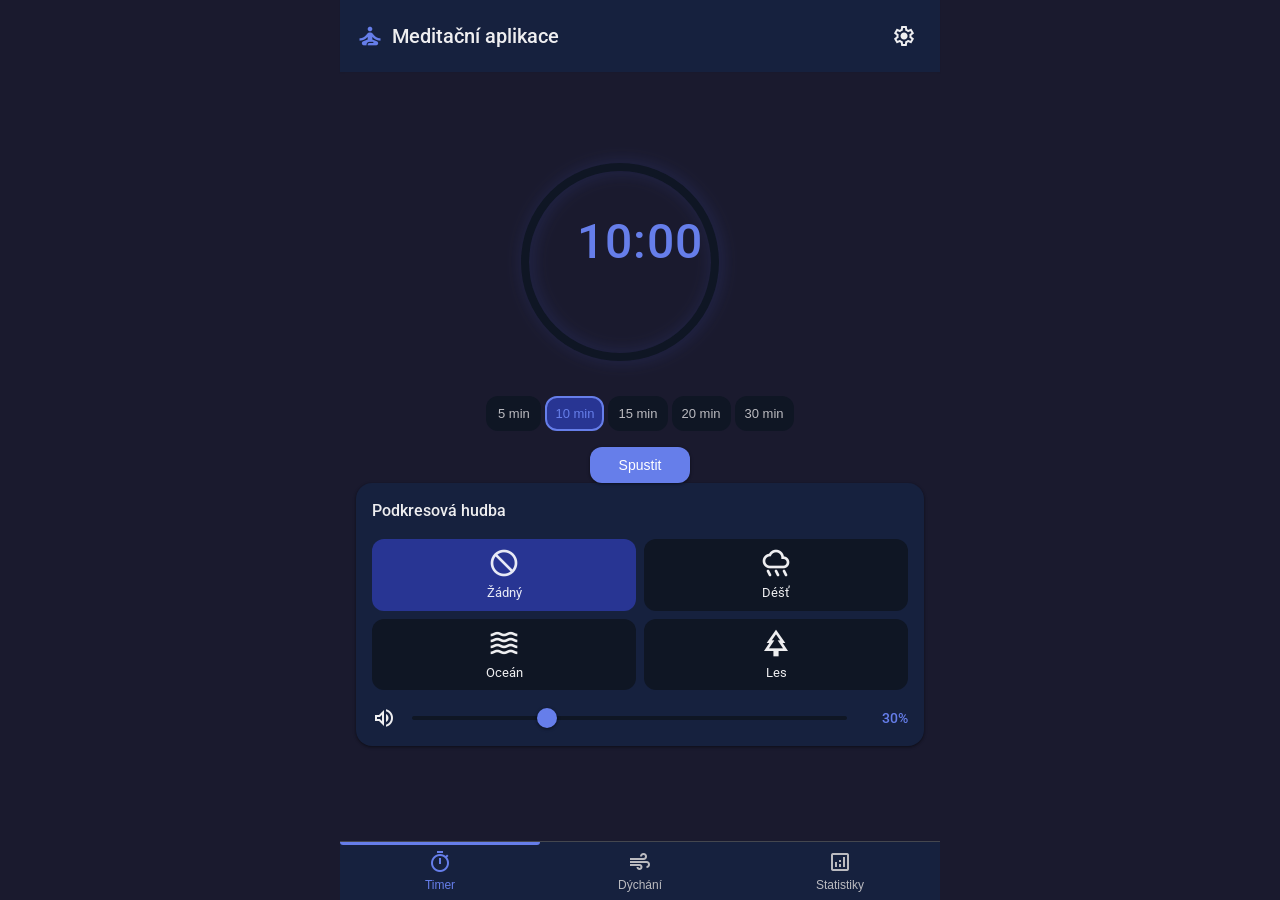
==== index.html @ fc68043f "Bottom navigation + vycentrované stopky 🎯 Změny: - Navigační lišta přesunuta DOLŮ (bottom navigation" ====
<!DOCTYPE html>
<html lang="cs">

<head>
    <link rel="manifest" href="./manifest.json">
    <meta name="theme-color" content="#3f51b5">
    <link rel="icon" href="./icons/icon-72.png" type="image/png">
    <link rel="apple-touch-icon" href="./icons/icon-192.png">

    <!-- Pro iOS -->
    <meta name="apple-mobile-web-app-capable" content="yes">
    <!-- Pro Android / moderní prohlížeče -->
    <meta name="mobile-web-app-capable" content="yes">
    <meta charset="UTF-8">
    <meta name="viewport"
        content="width=device-width, initial-scale=1.0, maximum-scale=1.0, user-scalable=no, viewport-fit=cover">
    <meta name="description" content="Meditační aplikace s timerem, dechovými cvičeními a offline režimem">
    <title>Meditace</title>

    <!-- Google Fonts: Roboto & Material Symbols -->
    <link rel="preconnect" href="https://fonts.googleapis.com">
    <link rel="preconnect" href="https://fonts.gstatic.com" crossorigin>
    <link href="https://fonts.googleapis.com/css2?family=Roboto:wght@400;500;700&display=swap" rel="stylesheet">
    <link href="https://fonts.googleapis.com/css2?family=Material+Symbols+Outlined:opsz,wght,FILL,GRAD@24,400,0,0"
        rel="stylesheet">

    <!-- Styles -->
    <link rel="stylesheet" href="./css/styles.css">
    <link rel="stylesheet" href="./css/timer.css">
    <link rel="stylesheet" href="./css/breathing.css">
</head>

<body>
    <div class="app-container">
        <!-- App Bar -->
        <header class="app-bar">
            <div class="app-bar-content">
                <div class="app-title-wrapper">
                    <span class="material-symbols-outlined app-logo">self_improvement</span>
                    <h1 class="app-title" data-i18n="app.title">Meditace <span class="app-version">v1.0</span></h1>
                </div>
                <div class="app-actions">
                    <button class="icon-button" id="settingsBtn" title="Nastavení">
                        <span class="material-symbols-outlined">settings</span>
                    </button>
                </div>
            </div>
        </header>

        <!-- Main Content -->
        <main class="main-content" id="mainContent">

            <!-- Timer View -->
            <section id="view-timer" class="view active">
                <div class="timer-container">
                    <div class="timer-display">
                        <div class="timer-circle">
                            <svg class="progress-ring" width="220" height="220">
                                <defs>
                                    <linearGradient id="gradient" x1="0%" y1="0%" x2="100%" y2="100%">
                                        <stop offset="0%" stop-color="#3f51b5"/>
                                        <stop offset="100%" stop-color="#009688"/>
                                    </linearGradient>
                                </defs>
                                <circle class="progress-ring-bg" cx="110" cy="110" r="95"/>
                                <circle class="progress-ring-fill" cx="110" cy="110" r="95"/>
                            </svg>
                            <div class="timer-time" id="timerDisplay">10:00</div>
                        </div>
                    </div>

                    <div class="duration-selector">
                        <button class="duration-btn" data-duration="300">5 min</button>
                        <button class="duration-btn active" data-duration="600">10 min</button>
                        <button class="duration-btn" data-duration="900">15 min</button>
                        <button class="duration-btn" data-duration="1200">20 min</button>
                        <button class="duration-btn" data-duration="1800">30 min</button>
                    </div>

                    <div class="timer-controls">
                        <button id="timerStart" class="btn btn-primary" data-i18n="timer.start">
                            <span class="material-symbols-outlined">play_arrow</span>
                            <span>Spustit</span>
                        </button>
                        <button id="timerPause" class="btn btn-secondary hidden" data-i18n="timer.pause">
                            <span class="material-symbols-outlined">pause</span>
                            <span>Pozastavit</span>
                        </button>
                        <button id="timerResume" class="btn btn-primary hidden" data-i18n="timer.resume">
                            <span class="material-symbols-outlined">play_arrow</span>
                            <span>Pokračovat</span>
                        </button>
                        <button id="timerStop" class="btn btn-danger hidden" data-i18n="timer.stop">
                            <span class="material-symbols-outlined">stop</span>
                            <span>Zastavit</span>
                        </button>
                    </div>

                    <div class="card audio-controls">
                        <h3 data-i18n="audio.background">
                            <span class="material-symbols-outlined">music_note</span>
                            Podkresová hudba
                        </h3>
                        <div class="audio-selector">
                            <label class="audio-option">
                                <input type="radio" name="bgSound" value="none" checked>
                                <span class="material-symbols-outlined">not_interested</span>
                                <span data-i18n="audio.none">Žádný</span>
                            </label>
                            <label class="audio-option">
                                <input type="radio" name="bgSound" value="rain">
                                <span class="material-symbols-outlined">rainy</span>
                                <span data-i18n="audio.rain">Déšť</span>
                            </label>
                            <label class="audio-option">
                                <input type="radio" name="bgSound" value="ocean">
                                <span class="material-symbols-outlined">waves</span>
                                <span data-i18n="audio.ocean">Oceán</span>
                            </label>
                            <label class="audio-option">
                                <input type="radio" name="bgSound" value="forest">
                                <span class="material-symbols-outlined">park</span>
                                <span data-i18n="audio.forest">Les</span>
                            </label>
                        </div>

                        <div class="volume-control">
                            <span class="material-symbols-outlined">volume_up</span>
                            <input type="range" id="bgVolume" min="0" max="100" value="30" step="1">
                            <span id="volumeValue">30%</span>
                        </div>
                    </div>
                </div>
            </section>

            <!-- Breathing View -->
            <section id="view-breathing" class="view">
                <div class="breathing-container">
                    <div class="breathing-display">
                        <div class="breathing-circle" id="breathingCircle"></div>
                        <div class="breathing-text" id="breathingText" data-i18n="breathing.prepare">Připravte se</div>
                        <div class="breathing-timer" id="breathingTimer">4</div>
                    </div>

                    <div class="card breathing-pattern-selector">
                        <label for="breathingPattern" data-i18n="breathing.pattern">
                            <span class="material-symbols-outlined">category</span>
                            Technika:
                        </label>
                        <select id="breathingPattern">
                            <option value="box">Box breathing (4-4-4-4)</option>
                            <option value="478">Relaxační (4-7-8)</option>
                            <option value="simple">Jednoduché (5.5-5.5)</option>
                            <option value="bhramari">Bhramari (včelí dech)</option>
                        </select>
                    </div>

                    <div class="card breathing-info">
                        <p id="breathingDescription" class="info-text"></p>
                    </div>

                    <div class="breathing-controls">
                        <button id="breathingStart" class="btn btn-primary" data-i18n="breathing.start">
                            <span class="material-symbols-outlined">play_arrow</span>
                            <span>Začít</span>
                        </button>
                        <button id="breathingStop" class="btn btn-danger hidden" data-i18n="breathing.stop">
                            <span class="material-symbols-outlined">stop</span>
                            <span>Zastavit</span>
                        </button>
                    </div>
                </div>
            </section>

            <!-- Stats View -->
            <section id="view-stats" class="view">
                <div class="stats-container">
                    <div class="stats-grid">
                        <div class="stat-card">
                            <span class="material-symbols-outlined stat-icon">local_fire_department</span>
                            <div class="stat-value" id="statStreak">0</div>
                            <div class="stat-label" data-i18n="stats.currentStreak">Aktuální série</div>
                        </div>

                        <div class="stat-card">
                            <span class="material-symbols-outlined stat-icon">event_repeat</span>
                            <div class="stat-value" id="statSessions">0</div>
                            <div class="stat-label" data-i18n="stats.totalSessions">Celkem sezení</div>
                        </div>

                        <div class="stat-card">
                            <span class="material-symbols-outlined stat-icon">schedule</span>
                            <div class="stat-value" id="statMinutes">0</div>
                            <div class="stat-label" data-i18n="stats.totalMinutes">Celkem minut</div>
                        </div>

                        <div class="stat-card">
                            <span class="material-symbols-outlined stat-icon">emoji_events</span>
                            <div class="stat-value" id="statLongest">0</div>
                            <div class="stat-label" data-i18n="stats.longestStreak">Nejdelší série</div>
                        </div>
                    </div>

                    <div class="card progress-section">
                        <h3 data-i18n="stats.progress">
                            <span class="material-symbols-outlined">trending_up</span>
                            Váš postup
                        </h3>
                        <div class="progress-badge">
                            <div class="badge-icon" id="badgeIcon">🌱</div>
                            <div class="badge-name" id="badgeName">Sémě</div>
                            <div class="badge-desc" id="badgeDesc">Začínáte svou cestu</div>
                        </div>
                    </div>
                </div>
            </section>

            <!-- Settings View (Modal-like overlay) -->
            <section id="view-settings" class="view settings-overlay">
                <div class="settings-container">
                    <div class="settings-header">
                        <h2 data-i18n="settings.title">Nastavení</h2>
                        <button class="icon-button" id="closeSettings">
                            <span class="material-symbols-outlined">close</span>
                        </button>
                    </div>

                    <div class="card settings-group">
                        <label for="settingsLang">
                            <span class="material-symbols-outlined">language</span>
                            <span data-i18n="settings.language">Jazyk</span>
                        </label>
                        <select id="settingsLang">
                            <option value="cs">Čeština</option>
                            <option value="en">English</option>
                        </select>
                    </div>

                    <div class="card settings-group">
                        <label for="settingsBell">
                            <span class="material-symbols-outlined">notifications</span>
                            <span data-i18n="settings.bellSound">Zvuk zvonku</span>
                        </label>
                        <select id="settingsBell">
                            <option value="tibetan">Tibetská mísa</option>
                            <option value="bell">Klasický zvonek</option>
                            <option value="gong">Gong</option>
                            <option value="none">Bez zvuku</option>
                        </select>
                    </div>

                    <div class="card settings-group">
                        <label class="checkbox-label">
                            <input type="checkbox" id="settingsNotifications">
                            <span class="material-symbols-outlined checkbox-icon">notifications_active</span>
                            <span data-i18n="settings.notifications">Povolit notifikace</span>
                        </label>
                    </div>

                    <div class="card settings-group">
                        <label class="checkbox-label">
                            <input type="checkbox" id="settingsKeepAwake" checked>
                            <span class="material-symbols-outlined checkbox-icon">lightbulb</span>
                            <span data-i18n="settings.keepAwake">Udržet displej aktivní během meditace</span>
                        </label>
                    </div>

                    <div class="card settings-group">
                        <h3>
                            <span class="material-symbols-outlined">info</span>
                            <span data-i18n="settings.about">O aplikaci</span>
                        </h3>
                        <p class="info-text">Verze 1.0.0</p>
                        <p class="info-text">Offline-first PWA aplikace pro meditaci a dechová cvičení</p>
                    </div>
                </div>
            </section>

        </main>

        <!-- Bottom Navigation Tabs -->
        <nav class="tabs-container tabs-bottom">
            <div class="tabs-scroll">
                <button class="tab active" data-view="timer">
                    <span class="material-symbols-outlined">timer</span>
                    <span class="tab-label" data-i18n="nav.timer">Timer</span>
                </button>
                <button class="tab" data-view="breathing">
                    <span class="material-symbols-outlined">air</span>
                    <span class="tab-label" data-i18n="nav.breathing">Dýchání</span>
                </button>
                <button class="tab" data-view="stats">
                    <span class="material-symbols-outlined">analytics</span>
                    <span class="tab-label" data-i18n="nav.stats">Statistiky</span>
                </button>
            </div>
        </nav>
    </div>

    <!-- Scripts -->
    <script src="./js/storage.js"></script>
    <script src="./js/i18n.js"></script>
    <script src="./js/timer.js"></script>
    <script src="./js/audio.js"></script>
    <script src="./js/breathing.js"></script>
    <script src="./js/app.js"></script>
</body>

</html>
---- css/styles.css ----
@import url('https://fonts.googleapis.com/css2?family=Roboto:wght@400;500;700&display=swap');

:root {
    /* MD3 Dark Theme - Meditation (původní tmavé barvy) */
    --md-sys-color-primary: #667eea;
    --md-sys-color-on-primary: #ffffff;
    --md-sys-color-primary-container: #283593;
    --md-sys-color-on-primary-container: #e8eaf6;

    --md-sys-color-secondary: #764ba2;
    --md-sys-color-on-secondary: #ffffff;
    --md-sys-color-secondary-container: #4a148c;
    --md-sys-color-on-secondary-container: #e1bee7;

    --md-sys-color-tertiary: #ef5350;

    --md-sys-color-background: #1a1a2e;
    --md-sys-color-on-background: #eeeef0;

    --md-sys-color-surface: #16213e;
    --md-sys-color-on-surface: #eeeef0;
    --md-sys-color-surface-variant: #0f1624;
    --md-sys-color-on-surface-variant: #bbbbc0;
    --md-sys-color-outline: #8e9099;
    --md-sys-color-outline-variant: #44474f;

    --md-sys-color-success: #4ade80;
    --md-sys-color-error: #ef4444;
    --md-sys-color-on-error: #ffffff;

    /* MD3 Elevations */
    --md-sys-elevation-0: none;
    --md-sys-elevation-1: 0px 1px 2px rgba(0, 0, 0, 0.3), 0px 1px 3px 1px rgba(0, 0, 0, 0.15);
    --md-sys-elevation-2: 0px 1px 2px rgba(0, 0, 0, 0.3), 0px 2px 6px 2px rgba(0, 0, 0, 0.15);
    --md-sys-elevation-3: 0px 1px 3px rgba(0, 0, 0, 0.3), 0px 4px 8px 3px rgba(0, 0, 0, 0.15);

    /* Layout & Shape */
    --radius-sm: 8px;
    --radius-md: 12px;
    --radius-lg: 16px;
    --radius-xl: 28px;

    --spacing-xs: 4px;
    --spacing-sm: 8px;
    --spacing-md: 16px;
    --spacing-lg: 24px;

    --font-heading: 'Roboto', sans-serif;
    --font-body: 'Roboto', sans-serif;
}

/* Light Mode Variables (volitelné) */
body.light-mode {
    --md-sys-color-primary: #3f51b5;
    --md-sys-color-on-primary: #ffffff;
    --md-sys-color-primary-container: #e8eaf6;
    --md-sys-color-on-primary-container: #1a237e;

    --md-sys-color-secondary: #009688;
    --md-sys-color-on-secondary: #ffffff;
    --md-sys-color-secondary-container: #e0f2f1;
    --md-sys-color-on-secondary-container: #004d40;

    --md-sys-color-background: #fdfbff;
    --md-sys-color-on-background: #1b1b1f;

    --md-sys-color-surface: #fdfbff;
    --md-sys-color-on-surface: #1b1b1f;
    --md-sys-color-surface-variant: #e1e2ec;
    --md-sys-color-on-surface-variant: #44474f;
    --md-sys-color-outline: #74777f;
    --md-sys-color-outline-variant: #c4c6d0;

    --md-sys-color-error: #ba1a1a;
    --md-sys-color-on-error: #ffffff;
}

* {
    box-sizing: border-box;
    margin: 0;
    padding: 0;
    -webkit-tap-highlight-color: transparent;
}

body {
    font-family: var(--font-body);
    background-color: var(--md-sys-color-background);
    color: var(--md-sys-color-on-background);
    line-height: 1.5;
    height: 100vh;
    overflow: hidden;
    transition: background-color 0.3s, color 0.3s;
}

/* === Material Symbols === */
.material-symbols-outlined {
    font-family: 'Material Symbols Outlined';
    font-weight: normal;
    font-style: normal;
    font-size: 24px;
    display: inline-block;
    line-height: 1;
    text-transform: none;
    letter-spacing: normal;
    word-wrap: normal;
    white-space: nowrap;
    direction: ltr;
    font-variation-settings: 'FILL' 0, 'wght' 400, 'GRAD' 0, 'opsz' 24;
}

/* === Layout === */
.app-container {
    display: flex;
    flex-direction: column;
    height: 100vh;
    max-width: 600px;
    margin: 0 auto;
    position: relative;
    background-color: var(--md-sys-color-background);
}

/* === App Bar === */
.app-bar {
    background-color: var(--md-sys-color-surface);
    color: var(--md-sys-color-on-surface);
    padding: var(--spacing-sm) var(--spacing-md);
    padding-top: max(var(--spacing-sm), env(safe-area-inset-top));
    box-shadow: 0 1px 2px rgba(0, 0, 0, 0.05);
    z-index: 10;
    transition: background-color 0.3s;
}

.app-bar-content {
    display: flex;
    justify-content: space-between;
    align-items: center;
    height: 56px;
}

.app-title-wrapper {
    display: flex;
    align-items: center;
    gap: var(--spacing-sm);
}

.app-logo {
    color: var(--md-sys-color-primary);
    font-size: 28px;
}

.app-title {
    font-size: 20px;
    font-weight: 500;
    color: var(--md-sys-color-on-surface);
    margin: 0;
}

.app-version {
    font-size: 12px;
    font-weight: 400;
    color: var(--md-sys-color-on-surface-variant);
    margin-left: var(--spacing-xs);
}

.app-actions {
    display: flex;
    gap: var(--spacing-xs);
}

.icon-button {
    width: 40px;
    height: 40px;
    border-radius: 50%;
    border: none;
    background: transparent;
    color: var(--md-sys-color-on-surface);
    display: flex;
    align-items: center;
    justify-content: center;
    cursor: pointer;
    transition: background-color 0.2s;
}

.icon-button:active {
    background-color: var(--md-sys-color-surface-variant);
}

/* === Tabs === */
.tabs-container {
    background-color: var(--md-sys-color-surface);
    border-top: 1px solid var(--md-sys-color-outline-variant);
    overflow: hidden;
    order: 3;
}

.tabs-bottom {
    position: fixed;
    bottom: 0;
    left: 0;
    right: 0;
    max-width: 600px;
    margin: 0 auto;
    z-index: 10;
    padding-bottom: env(safe-area-inset-bottom);
}

.tabs-scroll {
    display: flex;
    overflow-x: auto;
    -webkit-overflow-scrolling: touch;
    scrollbar-width: none;
}

.tabs-scroll::-webkit-scrollbar {
    display: none;
}

.tab {
    flex: 1;
    min-width: 90px;
    display: flex;
    flex-direction: column;
    align-items: center;
    gap: 4px;
    padding: var(--spacing-sm) var(--spacing-sm);
    border: none;
    background: transparent;
    color: var(--md-sys-color-on-surface-variant);
    cursor: pointer;
    position: relative;
    transition: color 0.2s;
}

.tab-label {
    font-size: 12px;
    font-weight: 500;
}

.tab.active {
    color: var(--md-sys-color-primary);
}

.tab.active::after {
    content: '';
    position: absolute;
    top: 0;
    left: 0;
    right: 0;
    height: 3px;
    background-color: var(--md-sys-color-primary);
    border-radius: 0 0 3px 3px;
}

/* === Main Content === */
.main-content {
    flex: 1;
    overflow-y: auto;
    overflow-x: hidden;
    padding: var(--spacing-md);
    padding-bottom: calc(70px + env(safe-area-inset-bottom));
}

.view {
    display: none;
    animation: fadeIn 0.3s ease;
}

.view.active {
    display: block;
}

@keyframes fadeIn {
    from {
        opacity: 0;
        transform: translateY(10px);
    }
    to {
        opacity: 1;
        transform: translateY(0);
    }
}

/* === Cards === */
.card {
    background-color: var(--md-sys-color-surface);
    border-radius: var(--radius-lg);
    padding: var(--spacing-md);
    box-shadow: var(--md-sys-elevation-1);
    margin-bottom: var(--spacing-md);
}

/* === Buttons === */
.btn {
    display: inline-flex;
    align-items: center;
    justify-content: center;
    gap: var(--spacing-xs);
    padding: 10px var(--spacing-md);
    border: none;
    border-radius: var(--radius-md);
    font-size: 14px;
    font-weight: 500;
    cursor: pointer;
    transition: all 0.2s;
    min-width: 100px;
    touch-action: manipulation;
}

.btn-primary {
    background-color: var(--md-sys-color-primary);
    color: var(--md-sys-color-on-primary);
    box-shadow: var(--md-sys-elevation-1);
}

.btn-primary:active {
    transform: scale(0.98);
    box-shadow: var(--md-sys-elevation-2);
}

.btn-secondary {
    background-color: var(--md-sys-color-secondary-container);
    color: var(--md-sys-color-on-secondary-container);
}

.btn-secondary:active {
    background-color: var(--md-sys-color-secondary);
    color: var(--md-sys-color-on-secondary);
}

.btn-danger {
    background-color: var(--md-sys-color-error);
    color: var(--md-sys-color-on-error);
}

.btn-danger:active {
    opacity: 0.9;
}

.hidden {
    display: none !important;
}

/* === Duration Selector === */
.duration-selector {
    display: flex;
    gap: var(--spacing-xs);
    justify-content: center;
    margin: var(--spacing-sm) 0;
    flex-wrap: wrap;
}

.duration-btn {
    padding: 8px var(--spacing-sm);
    background-color: var(--md-sys-color-surface-variant);
    border: 2px solid transparent;
    color: var(--md-sys-color-on-surface-variant);
    border-radius: var(--radius-md);
    font-size: 13px;
    font-weight: 500;
    cursor: pointer;
    transition: all 0.2s;
    min-width: 55px;
}

.duration-btn.active {
    border-color: var(--md-sys-color-primary);
    color: var(--md-sys-color-primary);
    background-color: var(--md-sys-color-primary-container);
}

.duration-btn:active {
    transform: scale(0.95);
}

/* === Audio Controls === */
.audio-controls h3 {
    display: flex;
    align-items: center;
    gap: var(--spacing-sm);
    font-size: 16px;
    margin-bottom: var(--spacing-md);
    color: var(--md-sys-color-on-surface);
    font-weight: 500;
}

.audio-selector {
    display: grid;
    grid-template-columns: repeat(2, 1fr);
    gap: var(--spacing-sm);
    margin-bottom: var(--spacing-md);
}

.audio-option {
    display: flex;
    flex-direction: column;
    align-items: center;
    gap: var(--spacing-xs);
    padding: var(--spacing-sm);
    background-color: var(--md-sys-color-surface-variant);
    border-radius: var(--radius-md);
    cursor: pointer;
    transition: all 0.2s;
    font-size: 13px;
}

.audio-option:has(input:checked) {
    background-color: var(--md-sys-color-primary-container);
    color: var(--md-sys-color-on-primary-container);
}

.audio-option input[type="radio"] {
    display: none;
}

.audio-option .material-symbols-outlined {
    font-size: 32px;
}

.volume-control {
    display: flex;
    align-items: center;
    gap: var(--spacing-md);
}

.volume-control input[type="range"] {
    flex: 1;
    height: 4px;
    border-radius: 2px;
    background: var(--md-sys-color-surface-variant);
    outline: none;
    -webkit-appearance: none;
}

.volume-control input[type="range"]::-webkit-slider-thumb {
    -webkit-appearance: none;
    appearance: none;
    width: 20px;
    height: 20px;
    border-radius: 50%;
    background: var(--md-sys-color-primary);
    cursor: pointer;
    box-shadow: var(--md-sys-elevation-1);
}

.volume-control input[type="range"]::-moz-range-thumb {
    width: 20px;
    height: 20px;
    border-radius: 50%;
    background: var(--md-sys-color-primary);
    cursor: pointer;
    border: none;
    box-shadow: var(--md-sys-elevation-1);
}

#volumeValue {
    min-width: 45px;
    text-align: right;
    font-weight: 500;
    color: var(--md-sys-color-primary);
    font-size: 14px;
}

/* === Stats View === */
.stats-container {
    padding: 0;
}

.stats-grid {
    display: grid;
    grid-template-columns: repeat(2, 1fr);
    gap: var(--spacing-sm);
    margin-bottom: var(--spacing-md);
}

.stat-card {
    background-color: var(--md-sys-color-surface);
    padding: var(--spacing-md);
    border-radius: var(--radius-lg);
    text-align: center;
    box-shadow: var(--md-sys-elevation-1);
    transition: transform 0.2s;
}

.stat-card:active {
    transform: scale(0.98);
}

.stat-icon {
    font-size: 40px !important;
    color: var(--md-sys-color-primary);
    margin-bottom: var(--spacing-xs);
}

.stat-value {
    font-size: 28px;
    font-weight: 700;
    color: var(--md-sys-color-on-surface);
    margin-bottom: var(--spacing-xs);
}

.stat-label {
    font-size: 12px;
    color: var(--md-sys-color-on-surface-variant);
}

.progress-section h3 {
    display: flex;
    align-items: center;
    gap: var(--spacing-sm);
    font-size: 18px;
    margin-bottom: var(--spacing-md);
    text-align: left;
    font-weight: 500;
}

.progress-badge {
    text-align: center;
    padding: var(--spacing-md) 0;
}

.badge-icon {
    font-size: 64px;
    margin-bottom: var(--spacing-sm);
}

.badge-name {
    font-size: 20px;
    font-weight: 600;
    color: var(--md-sys-color-primary);
    margin-bottom: var(--spacing-xs);
}

.badge-desc {
    color: var(--md-sys-color-on-surface-variant);
    font-size: 14px;
}

/* === Settings View === */
.settings-overlay {
    position: fixed;
    top: 0;
    left: 0;
    right: 0;
    bottom: 0;
    background-color: var(--md-sys-color-surface);
    z-index: 100;
    overflow-y: auto;
}

.settings-container {
    max-width: 600px;
    margin: 0 auto;
    padding: var(--spacing-md);
}

.settings-header {
    display: flex;
    justify-content: space-between;
    align-items: center;
    margin-bottom: var(--spacing-lg);
}

.settings-header h2 {
    font-size: 24px;
    font-weight: 500;
    color: var(--md-sys-color-on-surface);
}

.settings-group label {
    display: flex;
    align-items: center;
    gap: var(--spacing-sm);
    color: var(--md-sys-color-on-surface);
    font-size: 14px;
    margin-bottom: var(--spacing-sm);
    font-weight: 500;
}

.settings-group select {
    width: 100%;
    padding: var(--spacing-sm) var(--spacing-md);
    background-color: var(--md-sys-color-surface-variant);
    border: 1px solid var(--md-sys-color-outline-variant);
    border-radius: var(--radius-sm);
    color: var(--md-sys-color-on-surface);
    font-size: 14px;
    cursor: pointer;
}

.checkbox-label {
    display: flex !important;
    align-items: center;
    cursor: pointer;
    margin-bottom: 0 !important;
}

.checkbox-label input[type="checkbox"] {
    margin-right: var(--spacing-sm);
    accent-color: var(--md-sys-color-primary);
    width: 20px;
    height: 20px;
    cursor: pointer;
}

.checkbox-icon {
    margin-right: var(--spacing-xs);
}

.settings-group h3 {
    display: flex;
    align-items: center;
    gap: var(--spacing-sm);
    margin-bottom: var(--spacing-sm);
    font-size: 16px;
    font-weight: 500;
}

.info-text {
    color: var(--md-sys-color-on-surface-variant);
    font-size: 14px;
    line-height: 1.5;
    margin-bottom: var(--spacing-xs);
}

/* Timer containers */
.timer-container {
    padding: 0;
}

.timer-controls {
    display: flex;
    gap: var(--spacing-sm);
    justify-content: center;
    flex-wrap: wrap;
    margin-top: var(--spacing-md);
}

/* Breathing containers */
.breathing-container {
    padding: 0;
}

.breathing-controls {
    display: flex;
    gap: var(--spacing-sm);
    justify-content: center;
    margin-top: var(--spacing-md);
}
---- css/timer.css ----
/* Timer Styles - Material Design 3 */

.timer-container {
  padding: 0;
}

.timer-display {
  display: flex;
  justify-content: center;
  align-items: center;
  margin: var(--spacing-lg) 0;
}

.timer-circle {
  position: relative;
  width: 220px;
  height: 220px;
  display: flex;
  justify-content: center;
  align-items: center;
  margin: 0 auto;
}

.progress-ring {
  position: absolute;
  top: 0;
  left: 0;
  transform: rotate(-90deg);
  filter: drop-shadow(0 2px 8px rgba(63, 81, 181, 0.3));
}

.progress-ring-bg {
  fill: none;
  stroke: var(--md-sys-color-surface-variant);
  stroke-width: 8;
}

.progress-ring-fill {
  fill: none;
  stroke: url(#gradient);
  stroke-width: 8;
  stroke-linecap: round;
  stroke-dasharray: 596.9;
  stroke-dashoffset: 596.9;
  transition: stroke-dashoffset 1s linear;
}

.timer-time {
  position: absolute;
  top: 50%;
  left: 50%;
  transform: translate(-50%, -50%);
  z-index: 1;
  font-size: 40px;
  font-weight: 500;
  color: var(--md-sys-color-primary);
  font-variant-numeric: tabular-nums;
  letter-spacing: 0.02em;
  margin: 0;
}

/* Pulsing animation when timer is running */
.timer-circle.running .progress-ring {
  animation: pulse 2s ease-in-out infinite;
}

@keyframes pulse {
  0%, 100% {
    filter: drop-shadow(0 2px 8px rgba(63, 81, 181, 0.3));
  }
  50% {
    filter: drop-shadow(0 4px 16px rgba(63, 81, 181, 0.5));
  }
}

/* Responsive adjustments */
@media (max-width: 380px) {
  .timer-circle {
    width: 200px;
    height: 200px;
  }

  .progress-ring {
    width: 200px;
    height: 200px;
  }

  .progress-ring-bg,
  .progress-ring-fill {
    r: 90;
  }

  .timer-time {
    font-size: 36px;
  }
}

@media (min-width: 768px) {
  .timer-circle {
    width: 260px;
    height: 260px;
  }

  .progress-ring {
    width: 260px;
    height: 260px;
  }

  .timer-time {
    font-size: 48px;
  }
}
---- css/breathing.css ----
/* Breathing Exercise Styles - Material Design 3 */

.breathing-container {
  padding: 0;
}

.breathing-display {
  display: flex;
  flex-direction: column;
  align-items: center;
  justify-content: center;
  min-height: 300px;
  position: relative;
  margin: var(--spacing-lg) 0;
}

.breathing-circle {
  width: 150px;
  height: 150px;
  border-radius: 50%;
  background: radial-gradient(circle, var(--md-sys-color-primary) 0%, var(--md-sys-color-secondary) 70%, transparent 100%);
  box-shadow: 0 0 40px rgba(63, 81, 181, 0.4);
  transition: transform 4s ease-in-out;
  position: relative;
}

.breathing-circle::before {
  content: '';
  position: absolute;
  inset: 10px;
  border-radius: 50%;
  background: radial-gradient(circle, rgba(255, 255, 255, 0.2) 0%, transparent 70%);
  opacity: 0.5;
}

/* Breathing phases */
.breathing-circle.inhale {
  transform: scale(1.8);
  transition-timing-function: ease-in;
  box-shadow: 0 0 60px rgba(63, 81, 181, 0.6);
}

.breathing-circle.hold {
  transform: scale(1.8);
  transition-duration: 0.3s;
}

.breathing-circle.exhale {
  transform: scale(1);
  transition-timing-function: ease-out;
  box-shadow: 0 0 30px rgba(63, 81, 181, 0.3);
}

.breathing-circle.hold-out {
  transform: scale(1);
  transition-duration: 0.3s;
}

.breathing-text {
  margin-top: var(--spacing-md);
  font-size: 18px;
  font-weight: 500;
  color: var(--md-sys-color-primary);
  text-transform: uppercase;
  letter-spacing: 0.1em;
  animation: fadeInOut 1s ease-in-out infinite;
}

@keyframes fadeInOut {
  0%, 100% {
    opacity: 0.7;
  }
  50% {
    opacity: 1;
  }
}

.breathing-timer {
  margin-top: var(--spacing-sm);
  font-size: 32px;
  font-weight: 500;
  color: var(--md-sys-color-on-surface);
  font-variant-numeric: tabular-nums;
  min-width: 60px;
  text-align: center;
}

.breathing-pattern-selector label {
  display: flex;
  align-items: center;
  gap: var(--spacing-sm);
  color: var(--md-sys-color-on-surface);
  font-size: 14px;
  margin-bottom: var(--spacing-sm);
  font-weight: 500;
}

.breathing-pattern-selector select {
  width: 100%;
  padding: var(--spacing-sm) var(--spacing-md);
  background-color: var(--md-sys-color-surface-variant);
  border: 1px solid var(--md-sys-color-outline-variant);
  border-radius: var(--radius-sm);
  color: var(--md-sys-color-on-surface);
  font-size: 14px;
  cursor: pointer;
}

.breathing-info .info-text {
  color: var(--md-sys-color-on-surface-variant);
  line-height: 1.5;
  font-size: 14px;
}

/* Animation for different breathing patterns */
.breathing-circle.bhramari {
  animation: vibrate 0.3s ease-in-out infinite;
}

@keyframes vibrate {
  0%, 100% {
    transform: scale(1.8) translateX(0);
  }
  25% {
    transform: scale(1.8) translateX(-2px);
  }
  75% {
    transform: scale(1.8) translateX(2px);
  }
}

/* Responsive adjustments */
@media (max-width: 380px) {
  .breathing-circle {
    width: 120px;
    height: 120px;
  }

  .breathing-circle.inhale,
  .breathing-circle.hold {
    transform: scale(1.6);
  }

  .breathing-text {
    font-size: 16px;
  }

  .breathing-timer {
    font-size: 28px;
  }
}

@media (min-width: 768px) {
  .breathing-circle {
    width: 180px;
    height: 180px;
  }

  .breathing-circle.inhale,
  .breathing-circle.hold {
    transform: scale(2);
  }

  .breathing-display {
    min-height: 400px;
  }
}

/* Accessibility: Respect user's motion preferences */
@media (prefers-reduced-motion: reduce) {
  .breathing-circle {
    transition: none;
  }

  .breathing-text {
    animation: none;
    opacity: 1;
  }

  .breathing-circle.bhramari {
    animation: none;
  }
}
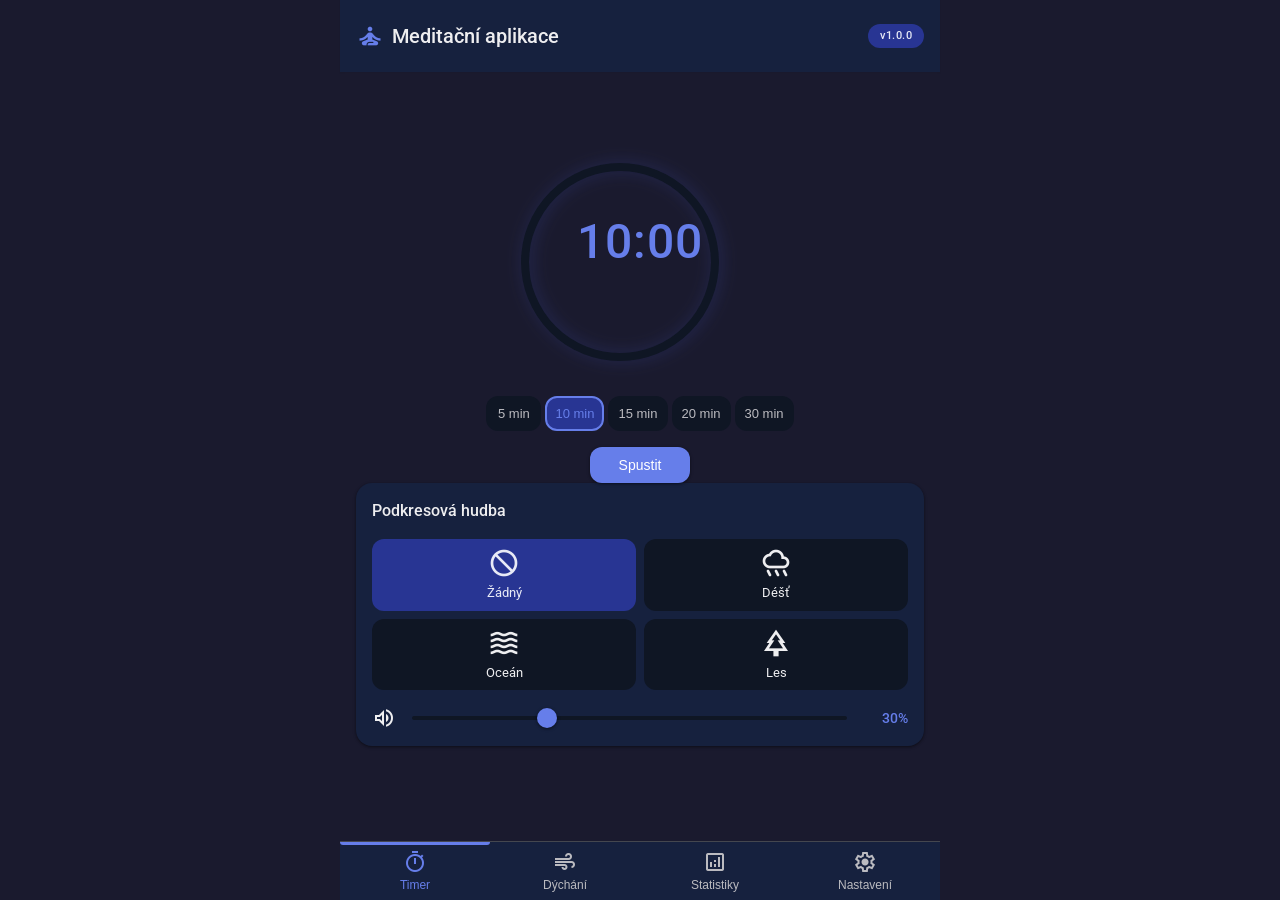
==== commit dc2e3af0: "Systém verzování + nastavení v bottom menu + force update 🎯 Přidáno: - Ikona nastavení přesunuta do " ====
--- a/index.html
+++ b/index.html
@@ -37,12 +37,10 @@
             <div class="app-bar-content">
                 <div class="app-title-wrapper">
                     <span class="material-symbols-outlined app-logo">self_improvement</span>
-                    <h1 class="app-title" data-i18n="app.title">Meditace <span class="app-version">v1.0</span></h1>
-                </div>
-                <div class="app-actions">
-                    <button class="icon-button" id="settingsBtn" title="Nastavení">
-                        <span class="material-symbols-outlined">settings</span>
-                    </button>
+                    <h1 class="app-title" data-i18n="app.title">Meditace</h1>
+                </div>
+                <div class="app-version-badge">
+                    <span id="appVersion">v1.0.0</span>
                 </div>
             </div>
         </header>
@@ -270,8 +268,22 @@
                             <span class="material-symbols-outlined">info</span>
                             <span data-i18n="settings.about">O aplikaci</span>
                         </h3>
-                        <p class="info-text">Verze 1.0.0</p>
+                        <p class="info-text">
+                            <strong>Verze:</strong> <span id="settingsVersion">1.0.0</span>
+                        </p>
                         <p class="info-text">Offline-first PWA aplikace pro meditaci a dechová cvičení</p>
+                        <div id="updateStatus" class="update-status hidden">
+                            <span class="material-symbols-outlined">info</span>
+                            <span id="updateMessage"></span>
+                        </div>
+                        <button id="checkUpdateBtn" class="btn btn-secondary" style="margin-top: 12px; width: 100%;">
+                            <span class="material-symbols-outlined">refresh</span>
+                            <span data-i18n="settings.checkUpdate">Zkontrolovat aktualizace</span>
+                        </button>
+                        <button id="forceUpdateBtn" class="btn btn-primary hidden" style="margin-top: 8px; width: 100%;">
+                            <span class="material-symbols-outlined">system_update</span>
+                            <span data-i18n="settings.forceUpdate">Aktualizovat nyní</span>
+                        </button>
                     </div>
                 </div>
             </section>
@@ -293,6 +305,10 @@
                     <span class="material-symbols-outlined">analytics</span>
                     <span class="tab-label" data-i18n="nav.stats">Statistiky</span>
                 </button>
+                <button class="tab" data-view="settings">
+                    <span class="material-symbols-outlined">settings</span>
+                    <span class="tab-label" data-i18n="nav.settings">Nastavení</span>
+                </button>
             </div>
         </nav>
     </div>
--- a/css/styles.css
+++ b/css/styles.css
@@ -155,11 +155,14 @@
     margin: 0;
 }
 
-.app-version {
-    font-size: 12px;
-    font-weight: 400;
-    color: var(--md-sys-color-on-surface-variant);
-    margin-left: var(--spacing-xs);
+.app-version-badge {
+    background-color: var(--md-sys-color-primary-container);
+    color: var(--md-sys-color-on-primary-container);
+    padding: 4px 12px;
+    border-radius: 12px;
+    font-size: 11px;
+    font-weight: 500;
+    letter-spacing: 0.5px;
 }
 
 .app-actions {
@@ -622,6 +625,29 @@
     margin-bottom: var(--spacing-xs);
 }
 
+/* Update Status */
+.update-status {
+    display: flex;
+    align-items: center;
+    gap: var(--spacing-sm);
+    padding: var(--spacing-sm) var(--spacing-md);
+    background-color: var(--md-sys-color-primary-container);
+    color: var(--md-sys-color-on-primary-container);
+    border-radius: var(--radius-md);
+    margin-top: var(--spacing-md);
+    font-size: 14px;
+}
+
+.update-status.success {
+    background-color: rgba(74, 222, 128, 0.2);
+    color: var(--md-sys-color-success);
+}
+
+.update-status.warning {
+    background-color: rgba(251, 191, 36, 0.2);
+    color: #fbbf24;
+}
+
 /* Timer containers */
 .timer-container {
     padding: 0;
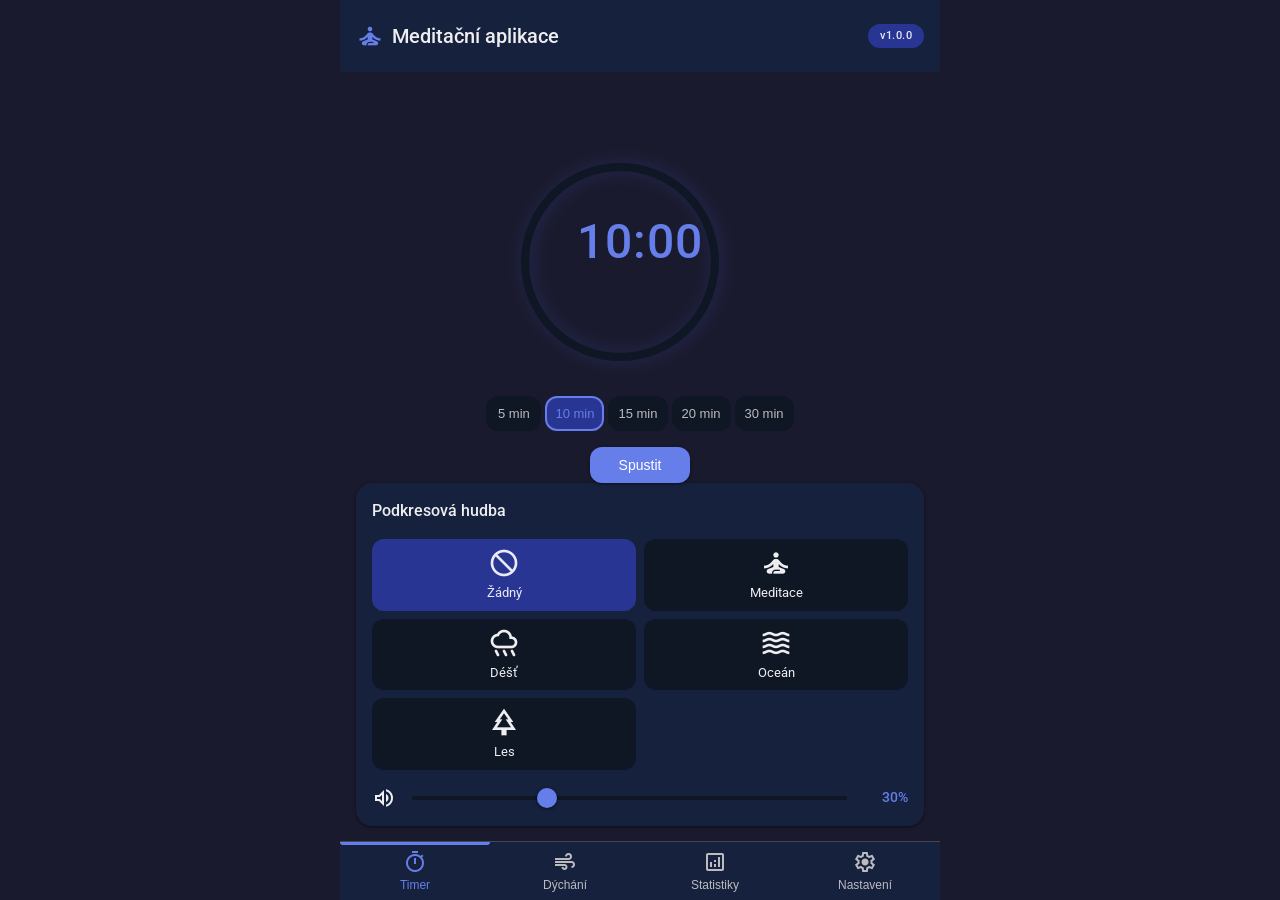
==== commit 1ce3eb95: "Přidána podkresová meditační hudba - Přidáno tlačítko "Meditace" pro přehrávání meditation.mp3 - Imp" ====
--- a/index.html
+++ b/index.html
@@ -106,6 +106,11 @@
                                 <span data-i18n="audio.none">Žádný</span>
                             </label>
                             <label class="audio-option">
+                                <input type="radio" name="bgSound" value="meditation">
+                                <span class="material-symbols-outlined">self_improvement</span>
+                                <span data-i18n="audio.meditation">Meditace</span>
+                            </label>
+                            <label class="audio-option">
                                 <input type="radio" name="bgSound" value="rain">
                                 <span class="material-symbols-outlined">rainy</span>
                                 <span data-i18n="audio.rain">Déšť</span>
@@ -213,15 +218,9 @@
                 </div>
             </section>
 
-            <!-- Settings View (Modal-like overlay) -->
-            <section id="view-settings" class="view settings-overlay">
+            <!-- Settings View -->
+            <section id="view-settings" class="view">
                 <div class="settings-container">
-                    <div class="settings-header">
-                        <h2 data-i18n="settings.title">Nastavení</h2>
-                        <button class="icon-button" id="closeSettings">
-                            <span class="material-symbols-outlined">close</span>
-                        </button>
-                    </div>
 
                     <div class="card settings-group">
                         <label for="settingsLang">
--- a/css/styles.css
+++ b/css/styles.css
@@ -539,34 +539,8 @@
 }
 
 /* === Settings View === */
-.settings-overlay {
-    position: fixed;
-    top: 0;
-    left: 0;
-    right: 0;
-    bottom: 0;
-    background-color: var(--md-sys-color-surface);
-    z-index: 100;
-    overflow-y: auto;
-}
-
 .settings-container {
-    max-width: 600px;
-    margin: 0 auto;
-    padding: var(--spacing-md);
-}
-
-.settings-header {
-    display: flex;
-    justify-content: space-between;
-    align-items: center;
-    margin-bottom: var(--spacing-lg);
-}
-
-.settings-header h2 {
-    font-size: 24px;
-    font-weight: 500;
-    color: var(--md-sys-color-on-surface);
+    padding: 0;
 }
 
 .settings-group label {
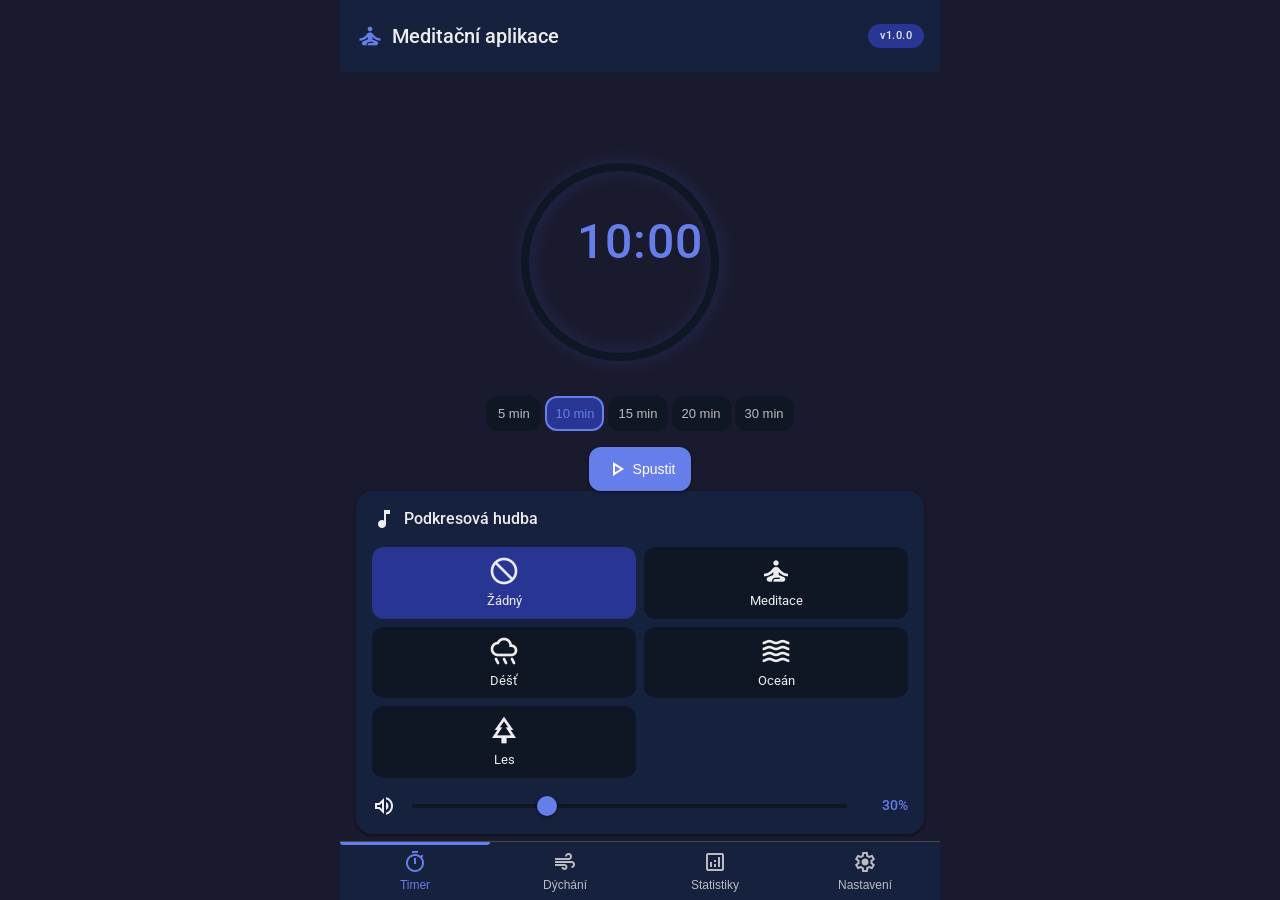
==== commit d7f7c3f1: "Fix: Opravy chyb, cleanup nepoužívaných souborů, oprava i18n a audio event listeners" ====
--- a/index.html
+++ b/index.html
@@ -28,6 +28,7 @@
     <link rel="stylesheet" href="./css/styles.css">
     <link rel="stylesheet" href="./css/timer.css">
     <link rel="stylesheet" href="./css/breathing.css">
+    <link rel="stylesheet" href="./css/notifications.css">
 </head>
 
 <body>
@@ -56,12 +57,12 @@
                             <svg class="progress-ring" width="220" height="220">
                                 <defs>
                                     <linearGradient id="gradient" x1="0%" y1="0%" x2="100%" y2="100%">
-                                        <stop offset="0%" stop-color="#3f51b5"/>
-                                        <stop offset="100%" stop-color="#009688"/>
+                                        <stop offset="0%" stop-color="#3f51b5" />
+                                        <stop offset="100%" stop-color="#009688" />
                                     </linearGradient>
                                 </defs>
-                                <circle class="progress-ring-bg" cx="110" cy="110" r="95"/>
-                                <circle class="progress-ring-fill" cx="110" cy="110" r="95"/>
+                                <circle class="progress-ring-bg" cx="110" cy="110" r="95" />
+                                <circle class="progress-ring-fill" cx="110" cy="110" r="95" />
                             </svg>
                             <div class="timer-time" id="timerDisplay">10:00</div>
                         </div>
@@ -76,11 +77,13 @@
                     </div>
 
                     <div class="timer-controls">
-                        <button id="timerStart" class="btn btn-primary" data-i18n="timer.start">
+                        <button id="timerStart" class="btn btn-primary" data-i18n="timer.start"
+                            aria-label="Spustit meditaci">
                             <span class="material-symbols-outlined">play_arrow</span>
                             <span>Spustit</span>
                         </button>
-                        <button id="timerPause" class="btn btn-secondary hidden" data-i18n="timer.pause">
+                        <button id="timerPause" class="btn btn-secondary hidden" data-i18n="timer.pause"
+                            aria-label="Pozastavit meditaci">
                             <span class="material-symbols-outlined">pause</span>
                             <span>Pozastavit</span>
                         </button>
@@ -163,7 +166,8 @@
                     </div>
 
                     <div class="breathing-controls">
-                        <button id="breathingStart" class="btn btn-primary" data-i18n="breathing.start">
+                        <button id="breathingStart" class="btn btn-primary" data-i18n="breathing.start"
+                            aria-label="Začít dechové cvičení">
                             <span class="material-symbols-outlined">play_arrow</span>
                             <span>Začít</span>
                         </button>
@@ -181,32 +185,72 @@
                     <div class="stats-grid">
                         <div class="stat-card">
                             <span class="material-symbols-outlined stat-icon">local_fire_department</span>
-                            <div class="stat-value" id="statStreak">0</div>
+                            <div class="stat-content">
+                                <div class="stat-value" id="statStreak">0</div>
+                                <div class="stat-trend" id="statStreakTrend"></div>
+                            </div>
                             <div class="stat-label" data-i18n="stats.currentStreak">Aktuální série</div>
                         </div>
 
                         <div class="stat-card">
                             <span class="material-symbols-outlined stat-icon">event_repeat</span>
-                            <div class="stat-value" id="statSessions">0</div>
+                            <div class="stat-content">
+                                <div class="stat-value" id="statSessions">0</div>
+                                <div class="stat-trend" id="statSessionsTrend"></div>
+                            </div>
                             <div class="stat-label" data-i18n="stats.totalSessions">Celkem sezení</div>
                         </div>
 
                         <div class="stat-card">
                             <span class="material-symbols-outlined stat-icon">schedule</span>
-                            <div class="stat-value" id="statMinutes">0</div>
+                            <div class="stat-content">
+                                <div class="stat-value" id="statMinutes">0</div>
+                                <div class="stat-trend" id="statMinutesTrend"></div>
+                            </div>
                             <div class="stat-label" data-i18n="stats.totalMinutes">Celkem minut</div>
                         </div>
 
                         <div class="stat-card">
                             <span class="material-symbols-outlined stat-icon">emoji_events</span>
-                            <div class="stat-value" id="statLongest">0</div>
+                            <div class="stat-content">
+                                <div class="stat-value" id="statLongest">0</div>
+                                <div class="stat-trend" id="statLongestTrend"></div>
+                            </div>
                             <div class="stat-label" data-i18n="stats.longestStreak">Nejdelší série</div>
+                        </div>
+                    </div>
+
+                    <div class="card weekly-chart-section">
+                        <h3 data-i18n="stats.weeklyProgress">
+                            <span class="material-symbols-outlined">trending_up</span>
+                            Týdenní pokrok
+                        </h3>
+                        <div class="chart-container">
+                            <div id="weeklyChart"></div>
+                        </div>
+                    </div>
+
+                    <div class="card calendar-section">
+                        <h3 data-i18n="stats.calendar">
+                            <span class="material-symbols-outlined">calendar_month</span>
+                            Kalendář meditací (30 dní)
+                        </h3>
+                        <div id="calendarHeatmap" class="calendar-heatmap"></div>
+                        <div class="calendar-legend">
+                            <span class="legend-label" data-i18n="stats.legend">Intenzita:</span>
+                            <div class="legend-scale">
+                                <span class="legend-box level-0" title="0 min"></span>
+                                <span class="legend-box level-1" title="1-10 min"></span>
+                                <span class="legend-box level-2" title="11-20 min"></span>
+                                <span class="legend-box level-3" title="21-30 min"></span>
+                                <span class="legend-box level-4" title="31+ min"></span>
+                            </div>
                         </div>
                     </div>
 
                     <div class="card progress-section">
                         <h3 data-i18n="stats.progress">
-                            <span class="material-symbols-outlined">trending_up</span>
+                            <span class="material-symbols-outlined">emoji_events</span>
                             Váš postup
                         </h3>
                         <div class="progress-badge">
@@ -227,7 +271,7 @@
                             <span class="material-symbols-outlined">language</span>
                             <span data-i18n="settings.language">Jazyk</span>
                         </label>
-                        <select id="settingsLang">
+                        <select id="settingsLang" aria-label="Vybrat jazyk aplikace">
                             <option value="cs">Čeština</option>
                             <option value="en">English</option>
                         </select>
@@ -259,6 +303,14 @@
                             <input type="checkbox" id="settingsKeepAwake" checked>
                             <span class="material-symbols-outlined checkbox-icon">lightbulb</span>
                             <span data-i18n="settings.keepAwake">Udržet displej aktivní během meditace</span>
+                        </label>
+                    </div>
+
+                    <div class="card settings-group">
+                        <label class="checkbox-label">
+                            <input type="checkbox" id="settingsTheme">
+                            <span class="material-symbols-outlined checkbox-icon">light_mode</span>
+                            <span data-i18n="settings.lightMode">Světlý režim</span>
                         </label>
                     </div>
 
@@ -279,7 +331,8 @@
                             <span class="material-symbols-outlined">refresh</span>
                             <span data-i18n="settings.checkUpdate">Zkontrolovat aktualizace</span>
                         </button>
-                        <button id="forceUpdateBtn" class="btn btn-primary hidden" style="margin-top: 8px; width: 100%;">
+                        <button id="forceUpdateBtn" class="btn btn-primary hidden"
+                            style="margin-top: 8px; width: 100%;">
                             <span class="material-symbols-outlined">system_update</span>
                             <span data-i18n="settings.forceUpdate">Aktualizovat nyní</span>
                         </button>
@@ -321,4 +374,4 @@
     <script src="./js/app.js"></script>
 </body>
 
-</html>
+</html>
--- a/css/styles.css
+++ b/css/styles.css
@@ -73,6 +73,24 @@
 
     --md-sys-color-error: #ba1a1a;
     --md-sys-color-on-error: #ffffff;
+}
+
+/* Theme Toggle Transitions */
+body {
+    transition: background-color 0.3s ease, color 0.3s ease;
+}
+
+.card, .stat-card, .app-bar, .tabs-container {
+    transition: background-color 0.3s ease, color 0.3s ease, box-shadow 0.3s ease;
+}
+
+@keyframes themeSwitch {
+    0%, 100% { opacity: 1; }
+    50% { opacity: 0.8; }
+}
+
+body.theme-switching {
+    animation: themeSwitch 0.3s ease;
 }
 
 * {
@@ -494,11 +512,44 @@
     margin-bottom: var(--spacing-xs);
 }
 
+.stat-content {
+    display: flex;
+    align-items: baseline;
+    gap: var(--spacing-xs);
+    margin-bottom: var(--spacing-xs);
+    justify-content: center;
+}
+
 .stat-value {
     font-size: 28px;
     font-weight: 700;
     color: var(--md-sys-color-on-surface);
-    margin-bottom: var(--spacing-xs);
+}
+
+.stat-trend {
+    font-size: 14px;
+    font-weight: 600;
+}
+
+.stat-trend.up {
+    color: #4caf50;
+}
+
+.stat-trend.down {
+    color: #f44336;
+}
+
+.stat-trend.neutral {
+    color: var(--md-sys-color-on-surface-variant);
+}
+
+@keyframes countUp {
+    from { opacity: 0; transform: translateY(10px); }
+    to { opacity: 1; transform: translateY(0); }
+}
+
+.stat-value.updating {
+    animation: countUp 0.5s ease;
 }
 
 .stat-label {
@@ -536,6 +587,196 @@
 .badge-desc {
     color: var(--md-sys-color-on-surface-variant);
     font-size: 14px;
+}
+
+/* === Weekly Chart === */
+.weekly-chart-section h3,
+.calendar-section h3 {
+    display: flex;
+    align-items: center;
+    gap: var(--spacing-sm);
+    font-size: 18px;
+    margin-bottom: var(--spacing-md);
+    text-align: left;
+    font-weight: 500;
+}
+
+.chart-container {
+    position: relative;
+    height: 200px;
+    padding: var(--spacing-sm);
+}
+
+.chart-bar {
+    fill: var(--md-sys-color-primary);
+    transition: opacity 0.2s ease;
+    cursor: pointer;
+}
+
+.chart-bar:hover {
+    opacity: 0.8;
+}
+
+.chart-bar.today {
+    fill: var(--md-sys-color-secondary);
+}
+
+.chart-label {
+    fill: var(--md-sys-color-on-surface-variant);
+    font-size: 11px;
+}
+
+.chart-value {
+    fill: var(--md-sys-color-on-surface);
+    font-size: 10px;
+    font-weight: 500;
+}
+
+.chart-axis, .chart-grid {
+    stroke: var(--md-sys-color-outline-variant);
+}
+
+.chart-grid {
+    stroke-width: 0.5;
+    opacity: 0.3;
+}
+
+/* === Calendar Heatmap === */
+.calendar-heatmap {
+    display: grid;
+    grid-template-columns: repeat(7, 1fr);
+    gap: 4px;
+    padding: var(--spacing-sm) 0;
+    margin-bottom: var(--spacing-md);
+}
+
+.calendar-day {
+    aspect-ratio: 1;
+    border-radius: var(--radius-sm);
+    background-color: var(--md-sys-color-surface-variant);
+    cursor: pointer;
+    transition: all 0.2s ease;
+    border: 1px solid var(--md-sys-color-outline-variant);
+    position: relative;
+}
+
+.calendar-day:hover {
+    transform: scale(1.1);
+    z-index: 1;
+    box-shadow: var(--md-sys-elevation-2);
+}
+
+.calendar-day.level-0 {
+    background-color: var(--md-sys-color-surface-variant);
+    opacity: 0.3;
+}
+
+.calendar-day.level-1 {
+    background-color: var(--md-sys-color-primary);
+    opacity: 0.2;
+}
+
+.calendar-day.level-2 {
+    background-color: var(--md-sys-color-primary);
+    opacity: 0.4;
+}
+
+.calendar-day.level-3 {
+    background-color: var(--md-sys-color-primary);
+    opacity: 0.7;
+}
+
+.calendar-day.level-4 {
+    background-color: var(--md-sys-color-primary);
+    opacity: 1;
+}
+
+.calendar-day.today {
+    border: 2px solid var(--md-sys-color-primary);
+}
+
+.calendar-tooltip {
+    position: absolute;
+    bottom: 100%;
+    left: 50%;
+    transform: translateX(-50%);
+    background-color: var(--md-sys-color-surface);
+    color: var(--md-sys-color-on-surface);
+    padding: 6px 10px;
+    border-radius: var(--radius-sm);
+    font-size: 11px;
+    white-space: nowrap;
+    box-shadow: var(--md-sys-elevation-2);
+    opacity: 0;
+    transition: opacity 0.2s;
+    pointer-events: none;
+    z-index: 10;
+    margin-bottom: 4px;
+}
+
+.calendar-day:hover .calendar-tooltip {
+    opacity: 1;
+}
+
+.calendar-legend {
+    display: flex;
+    align-items: center;
+    gap: var(--spacing-sm);
+    font-size: 12px;
+    color: var(--md-sys-color-on-surface-variant);
+    justify-content: center;
+}
+
+.legend-scale {
+    display: flex;
+    gap: 3px;
+}
+
+.legend-box {
+    width: 16px;
+    height: 16px;
+    border-radius: 3px;
+    border: 1px solid var(--md-sys-color-outline-variant);
+}
+
+.legend-box.level-0 {
+    background-color: var(--md-sys-color-surface-variant);
+    opacity: 0.3;
+}
+
+.legend-box.level-1 {
+    background-color: var(--md-sys-color-primary);
+    opacity: 0.2;
+}
+
+.legend-box.level-2 {
+    background-color: var(--md-sys-color-primary);
+    opacity: 0.4;
+}
+
+.legend-box.level-3 {
+    background-color: var(--md-sys-color-primary);
+    opacity: 0.7;
+}
+
+.legend-box.level-4 {
+    background-color: var(--md-sys-color-primary);
+    opacity: 1;
+}
+
+@media (max-width: 380px) {
+    .calendar-heatmap {
+        gap: 3px;
+    }
+
+    .calendar-legend {
+        font-size: 11px;
+    }
+
+    .legend-box {
+        width: 14px;
+        height: 14px;
+    }
 }
 
 /* === Settings View === */
--- a/css/notifications.css
+++ b/css/notifications.css
@@ -0,0 +1,102 @@
+/* In-app notifications */
+.in-app-notification {
+  position: fixed;
+  top: -100px;
+  left: 50%;
+  transform: translateX(-50%);
+  background: var(--surface-container-high, #2a2e4a);
+  color: var(--on-surface, #e6e8f0);
+  padding: 16px 24px;
+  border-radius: 12px;
+  box-shadow: 0 8px 24px rgba(0, 0, 0, 0.4);
+  display: flex;
+  align-items: center;
+  gap: 12px;
+  z-index: 10000;
+  min-width: 300px;
+  max-width: 500px;
+  transition: top 0.3s cubic-bezier(0.4, 0, 0.2, 1);
+  cursor: pointer;
+}
+
+.in-app-notification.show {
+  top: 24px;
+}
+
+.in-app-notification .material-symbols-outlined {
+  font-size: 24px;
+  flex-shrink: 0;
+}
+
+.in-app-notification strong {
+  display: block;
+  margin-bottom: 4px;
+  font-size: 14px;
+  font-weight: 500;
+}
+
+.in-app-notification p {
+  margin: 0;
+  font-size: 13px;
+  opacity: 0.9;
+}
+
+/* Notification types */
+.in-app-notification.success {
+  background: linear-gradient(135deg, #1e3a2f 0%, #2d5a4a 100%);
+  border-left: 4px solid #4caf50;
+}
+
+.in-app-notification.success .material-symbols-outlined {
+  color: #4caf50;
+}
+
+.in-app-notification.warning {
+  background: linear-gradient(135deg, #3a2e1e 0%, #5a4a2d 100%);
+  border-left: 4px solid #ff9800;
+}
+
+.in-app-notification.warning .material-symbols-outlined {
+  color: #ff9800;
+}
+
+.in-app-notification.error {
+  background: linear-gradient(135deg, #3a1e1e 0%, #5a2d2d 100%);
+  border-left: 4px solid #f44336;
+}
+
+.in-app-notification.error .material-symbols-outlined {
+  color: #f44336;
+}
+
+.in-app-notification.info {
+  background: linear-gradient(135deg, #1e2a3a 0%, #2d3f5a 100%);
+  border-left: 4px solid #2196f3;
+}
+
+.in-app-notification.info .material-symbols-outlined {
+  color: #2196f3;
+}
+
+/* Light mode */
+body.light-mode .in-app-notification {
+  background: #ffffff;
+  color: #1a1a2e;
+  box-shadow: 0 8px 24px rgba(0, 0, 0, 0.2);
+}
+
+body.light-mode .in-app-notification.success {
+  background: linear-gradient(135deg, #e8f5e9 0%, #c8e6c9 100%);
+}
+
+body.light-mode .in-app-notification.warning {
+  background: linear-gradient(135deg, #fff3e0 0%, #ffe0b2 100%);
+}
+
+body.light-mode .in-app-notification.error {
+  background: linear-gradient(135deg, #ffebee 0%, #ffcdd2 100%);
+}
+
+body.light-mode .in-app-notification.info {
+  background: linear-gradient(135deg, #e3f2fd 0%, #bbdefb 100%);
+}
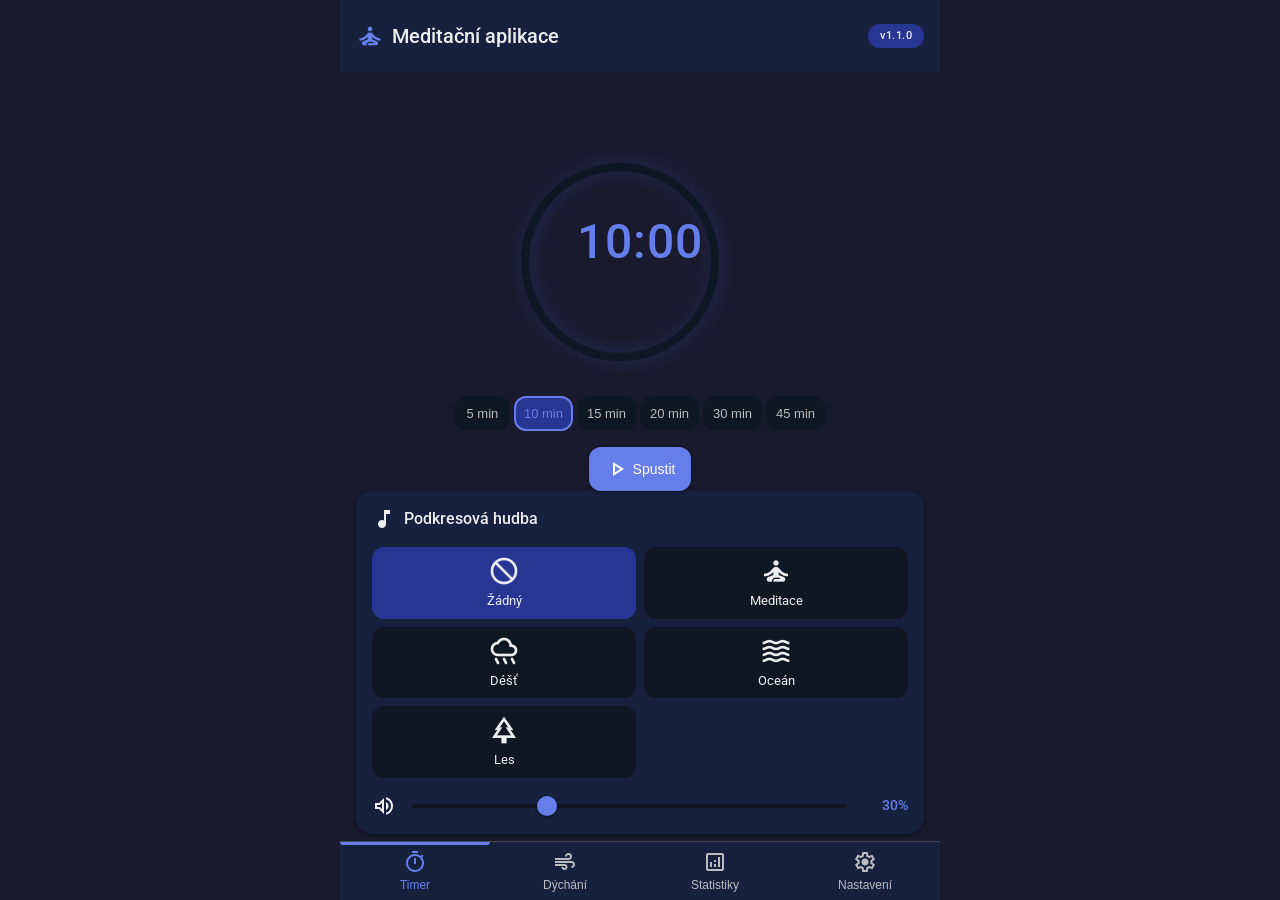
==== commit 96f26242: "feat: v1.1.0 - audit fixes + UX improvements Bug fixes: - Remove duplicate bgSound and volume event " ====
--- a/index.html
+++ b/index.html
@@ -74,6 +74,7 @@
                         <button class="duration-btn" data-duration="900">15 min</button>
                         <button class="duration-btn" data-duration="1200">20 min</button>
                         <button class="duration-btn" data-duration="1800">30 min</button>
+                        <button class="duration-btn" data-duration="2700">45 min</button>
                     </div>
 
                     <div class="timer-controls">
--- a/css/notifications.css
+++ b/css/notifications.css
@@ -1,102 +1,102 @@
-/* In-app notifications */
-.in-app-notification {
-  position: fixed;
-  top: -100px;
-  left: 50%;
-  transform: translateX(-50%);
-  background: var(--surface-container-high, #2a2e4a);
-  color: var(--on-surface, #e6e8f0);
-  padding: 16px 24px;
-  border-radius: 12px;
-  box-shadow: 0 8px 24px rgba(0, 0, 0, 0.4);
-  display: flex;
-  align-items: center;
-  gap: 12px;
-  z-index: 10000;
-  min-width: 300px;
-  max-width: 500px;
-  transition: top 0.3s cubic-bezier(0.4, 0, 0.2, 1);
-  cursor: pointer;
-}
-
-.in-app-notification.show {
-  top: 24px;
-}
-
-.in-app-notification .material-symbols-outlined {
-  font-size: 24px;
-  flex-shrink: 0;
-}
-
-.in-app-notification strong {
-  display: block;
-  margin-bottom: 4px;
-  font-size: 14px;
-  font-weight: 500;
-}
-
-.in-app-notification p {
-  margin: 0;
-  font-size: 13px;
-  opacity: 0.9;
-}
-
-/* Notification types */
-.in-app-notification.success {
-  background: linear-gradient(135deg, #1e3a2f 0%, #2d5a4a 100%);
-  border-left: 4px solid #4caf50;
-}
-
-.in-app-notification.success .material-symbols-outlined {
-  color: #4caf50;
-}
-
-.in-app-notification.warning {
-  background: linear-gradient(135deg, #3a2e1e 0%, #5a4a2d 100%);
-  border-left: 4px solid #ff9800;
-}
-
-.in-app-notification.warning .material-symbols-outlined {
-  color: #ff9800;
-}
-
-.in-app-notification.error {
-  background: linear-gradient(135deg, #3a1e1e 0%, #5a2d2d 100%);
-  border-left: 4px solid #f44336;
-}
-
-.in-app-notification.error .material-symbols-outlined {
-  color: #f44336;
-}
-
-.in-app-notification.info {
-  background: linear-gradient(135deg, #1e2a3a 0%, #2d3f5a 100%);
-  border-left: 4px solid #2196f3;
-}
-
-.in-app-notification.info .material-symbols-outlined {
-  color: #2196f3;
-}
-
-/* Light mode */
-body.light-mode .in-app-notification {
-  background: #ffffff;
-  color: #1a1a2e;
-  box-shadow: 0 8px 24px rgba(0, 0, 0, 0.2);
-}
-
-body.light-mode .in-app-notification.success {
-  background: linear-gradient(135deg, #e8f5e9 0%, #c8e6c9 100%);
-}
-
-body.light-mode .in-app-notification.warning {
-  background: linear-gradient(135deg, #fff3e0 0%, #ffe0b2 100%);
-}
-
-body.light-mode .in-app-notification.error {
-  background: linear-gradient(135deg, #ffebee 0%, #ffcdd2 100%);
-}
-
-body.light-mode .in-app-notification.info {
-  background: linear-gradient(135deg, #e3f2fd 0%, #bbdefb 100%);
-}
+/* In-app notifications */
+.in-app-notification {
+  position: fixed;
+  top: -100px;
+  left: 50%;
+  transform: translateX(-50%);
+  background: var(--surface-container-high, #2a2e4a);
+  color: var(--on-surface, #e6e8f0);
+  padding: 16px 24px;
+  border-radius: 12px;
+  box-shadow: 0 8px 24px rgba(0, 0, 0, 0.4);
+  display: flex;
+  align-items: center;
+  gap: 12px;
+  z-index: 10000;
+  min-width: 300px;
+  max-width: 500px;
+  transition: top 0.3s cubic-bezier(0.4, 0, 0.2, 1);
+  cursor: pointer;
+}
+
+.in-app-notification.show {
+  top: 24px;
+}
+
+.in-app-notification .material-symbols-outlined {
+  font-size: 24px;
+  flex-shrink: 0;
+}
+
+.in-app-notification strong {
+  display: block;
+  margin-bottom: 4px;
+  font-size: 14px;
+  font-weight: 500;
+}
+
+.in-app-notification p {
+  margin: 0;
+  font-size: 13px;
+  opacity: 0.9;
+}
+
+/* Notification types */
+.in-app-notification.success {
+  background: linear-gradient(135deg, #1e3a2f 0%, #2d5a4a 100%);
+  border-left: 4px solid #4caf50;
+}
+
+.in-app-notification.success .material-symbols-outlined {
+  color: #4caf50;
+}
+
+.in-app-notification.warning {
+  background: linear-gradient(135deg, #3a2e1e 0%, #5a4a2d 100%);
+  border-left: 4px solid #ff9800;
+}
+
+.in-app-notification.warning .material-symbols-outlined {
+  color: #ff9800;
+}
+
+.in-app-notification.error {
+  background: linear-gradient(135deg, #3a1e1e 0%, #5a2d2d 100%);
+  border-left: 4px solid #f44336;
+}
+
+.in-app-notification.error .material-symbols-outlined {
+  color: #f44336;
+}
+
+.in-app-notification.info {
+  background: linear-gradient(135deg, #1e2a3a 0%, #2d3f5a 100%);
+  border-left: 4px solid #2196f3;
+}
+
+.in-app-notification.info .material-symbols-outlined {
+  color: #2196f3;
+}
+
+/* Light mode */
+body.light-mode .in-app-notification {
+  background: #ffffff;
+  color: #1a1a2e;
+  box-shadow: 0 8px 24px rgba(0, 0, 0, 0.2);
+}
+
+body.light-mode .in-app-notification.success {
+  background: linear-gradient(135deg, #e8f5e9 0%, #c8e6c9 100%);
+}
+
+body.light-mode .in-app-notification.warning {
+  background: linear-gradient(135deg, #fff3e0 0%, #ffe0b2 100%);
+}
+
+body.light-mode .in-app-notification.error {
+  background: linear-gradient(135deg, #ffebee 0%, #ffcdd2 100%);
+}
+
+body.light-mode .in-app-notification.info {
+  background: linear-gradient(135deg, #e3f2fd 0%, #bbdefb 100%);
+}
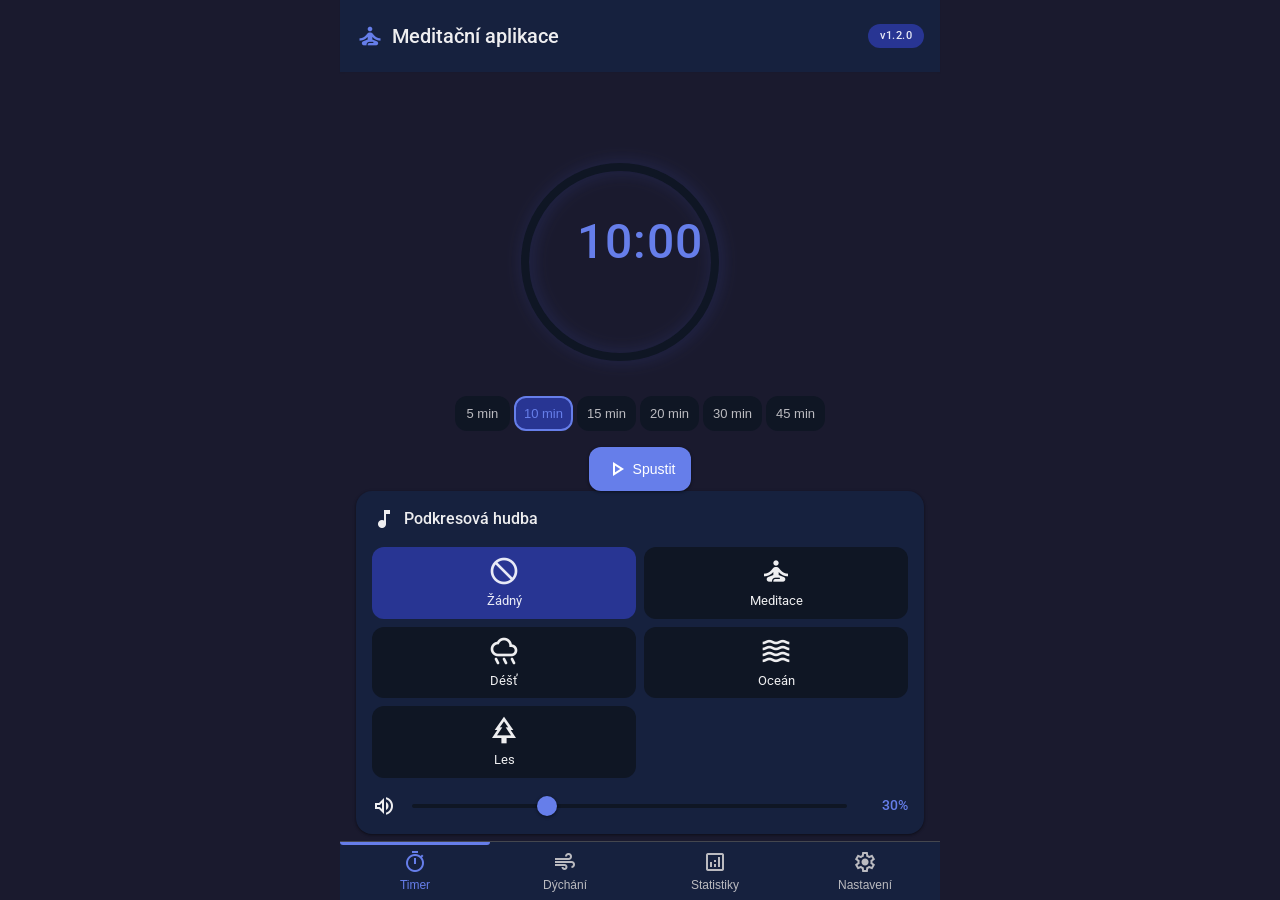
==== commit 058630c6: "feat: v1.2.0 - Export/Import/Reset meditačních dat - Export dat do JSON souboru (meditace-data-YYYY-" ====
--- a/index.html
+++ b/index.html
@@ -317,6 +317,37 @@
 
                     <div class="card settings-group">
                         <h3>
+                            <span class="material-symbols-outlined">storage</span>
+                            <span data-i18n="settings.dataManagement">Správa dat</span>
+                        </h3>
+                        <div class="data-actions">
+                            <button id="exportDataBtn" class="btn btn-secondary data-btn">
+                                <span class="material-symbols-outlined">download</span>
+                                <div class="btn-text">
+                                    <span data-i18n="settings.exportData">Exportovat data</span>
+                                    <small data-i18n="settings.exportDataDesc">Stáhnout zálohu meditačních dat</small>
+                                </div>
+                            </button>
+                            <button id="importDataBtn" class="btn btn-secondary data-btn">
+                                <span class="material-symbols-outlined">upload</span>
+                                <div class="btn-text">
+                                    <span data-i18n="settings.importData">Importovat data</span>
+                                    <small data-i18n="settings.importDataDesc">Obnovit data ze zálohy</small>
+                                </div>
+                            </button>
+                            <input type="file" id="importFileInput" accept=".json" style="display:none">
+                            <button id="resetDataBtn" class="btn btn-danger data-btn">
+                                <span class="material-symbols-outlined">delete_forever</span>
+                                <div class="btn-text">
+                                    <span data-i18n="settings.resetData">Smazat všechna data</span>
+                                    <small data-i18n="settings.resetDataDesc">Nevratně smaže všechny záznamy</small>
+                                </div>
+                            </button>
+                        </div>
+                    </div>
+
+                    <div class="card settings-group">
+                        <h3>
                             <span class="material-symbols-outlined">info</span>
                             <span data-i18n="settings.about">O aplikaci</span>
                         </h3>
--- a/css/styles.css
+++ b/css/styles.css
@@ -840,6 +840,36 @@
     margin-bottom: var(--spacing-xs);
 }
 
+/* Data Management */
+.data-actions {
+    display: flex;
+    flex-direction: column;
+    gap: var(--spacing-sm);
+    margin-top: var(--spacing-sm);
+}
+
+.data-btn {
+    display: flex;
+    align-items: center;
+    gap: var(--spacing-md);
+    width: 100%;
+    text-align: left;
+    padding: var(--spacing-md);
+    justify-content: flex-start;
+}
+
+.data-btn .btn-text {
+    display: flex;
+    flex-direction: column;
+    gap: 2px;
+}
+
+.data-btn .btn-text small {
+    font-size: 11px;
+    opacity: 0.75;
+    font-weight: 400;
+}
+
 /* Update Status */
 .update-status {
     display: flex;
